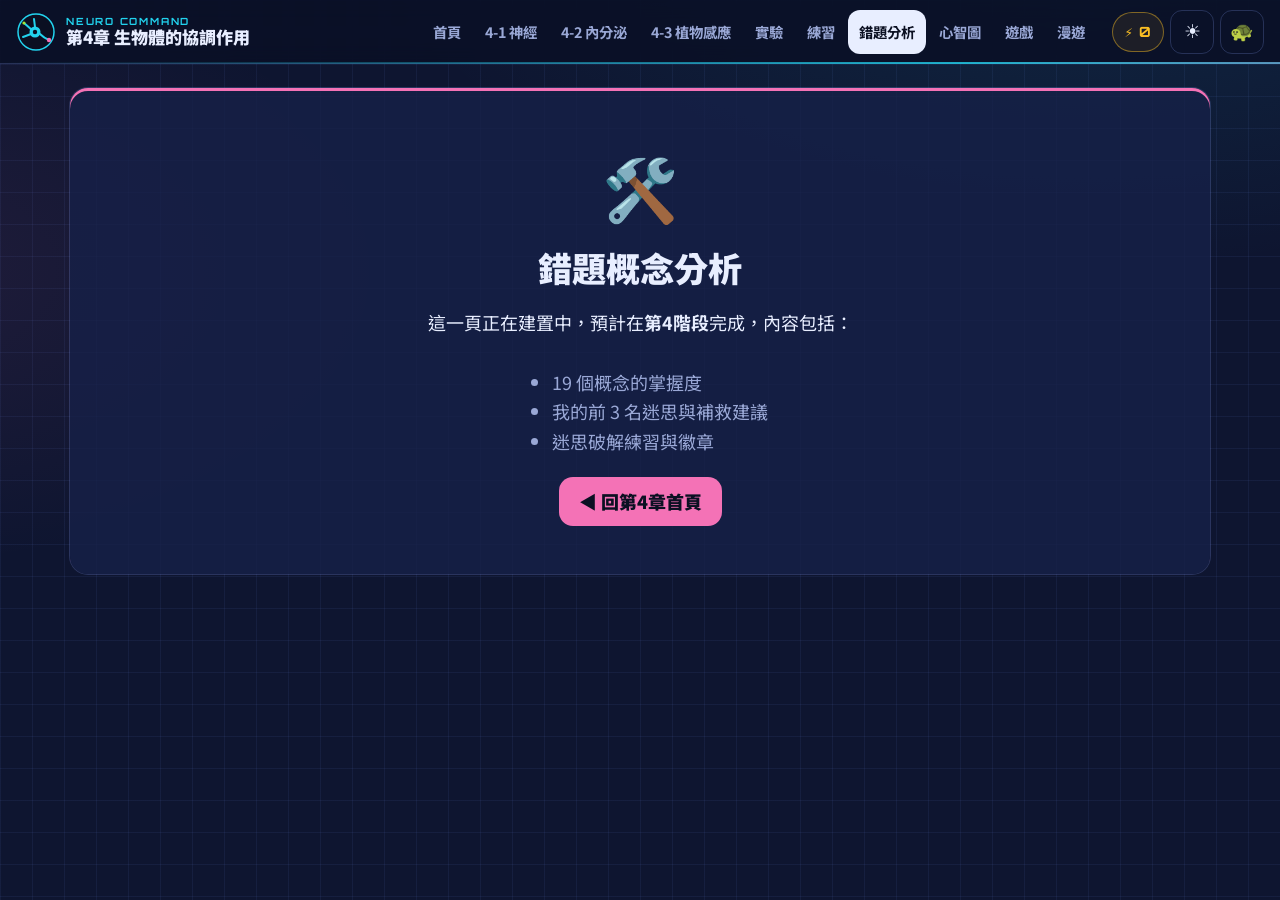
==== analysis.html @ 59077331 "第4章 第1階段：架構、神經指揮中心樣式、首頁（小劇場、神經網路地圖、單元卡） Co-Authored-By: Claude Opus 5.5 <noreply@anthropic.com> Clau" ====
<!DOCTYPE html>
<html lang="zh-Hant">
<head>
<meta charset="UTF-8">
<meta name="viewport" content="width=device-width, initial-scale=1">
<title>錯題概念分析｜第4章 生物體的協調作用</title>
<link rel="stylesheet" href="./css/style.css">
<script src="https://batyunching.github.io/bio/js/account.js" data-chapter="ch4" data-prefix="ch4."></script>
</head>
<body data-page="analysis" data-root="./">
<main class="wrap">
  <div class="panel u unit-42 coming">
    <div class="big">🛠️</div>
    <h1>錯題概念分析</h1>
    <p>這一頁正在建置中，預計在<b>第4階段</b>完成，內容包括：</p>
    <ul><li>19 個概念的掌握度</li><li>我的前 3 名迷思與補救建議</li><li>迷思破解練習與徽章</li></ul>
    <div><a class="btn" href="./index.html">◀ 回第4章首頁</a></div>
  </div>
</main>
<script src="./js/common.js"></script>
</body>
</html>
---- css/style.css ----
/* =========================================================
   第4章 生物體的協調作用 — 共用樣式
   主題：神經指揮中心 NEURO COMMAND
   平板預設深色；html.projector = 投影模式（淺色、字放大）
   ========================================================= */
@import url('https://fonts.googleapis.com/css2?family=Noto+Sans+TC:wght@400;500;700;900&family=Orbitron:wght@500;700;900&display=swap');

:root{
  /* 單元色 */
  --c-neuro:#22D3EE;  --c-neuro-d:#0891B2; --c-neuro-l:rgba(34,211,238,.14);
  --c-hormone:#F472B6; --c-hormone-d:#DB2777; --c-hormone-l:rgba(244,114,182,.14);
  --c-plant:#A3E635;  --c-plant-d:#65A30D; --c-plant-l:rgba(163,230,53,.14);
  --c-amber:#FBBF24;  --c-amber-d:#B45309;

  /* 版面（深色） */
  --c-bg:#0E1530;     --c-bg2:#111B3D;
  --c-panel:rgba(22,33,72,.78); --c-panel-solid:#162148;
  --c-text:#E8EEFF;   --c-muted:#9AA8D6; --c-line:rgba(140,165,255,.22);
  --c-grid:rgba(120,150,255,.07);
  --c-ok:#4ADE80;     --c-ng:#FB7185;
  --glow:0 0 0 1px var(--c-line), 0 8px 28px rgba(0,0,0,.35);
  --radius:18px;
  --fs:18px; --nav-h:64px;
  --font:'Noto Sans TC','PingFang TC','Microsoft JhengHei','Heiti TC',system-ui,sans-serif;
  --num:'Orbitron','Noto Sans TC',monospace;
}

/* ---------- 投影模式：淺色＋字放大 ---------- */
html.projector{
  --fs:23.4px;
  --c-neuro:#0891B2;  --c-neuro-d:#0E7490; --c-neuro-l:#E0F7FB;
  --c-hormone:#DB2777; --c-hormone-d:#9D174D; --c-hormone-l:#FCE7F3;
  --c-plant:#65A30D;  --c-plant-d:#3F6212; --c-plant-l:#ECFCCB;
  --c-amber:#D97706;  --c-amber-d:#92400E;
  --c-bg:#F3F5FA; --c-bg2:#E9EDF6;
  --c-panel:#FFFFFF; --c-panel-solid:#FFFFFF;
  --c-text:#1B2340; --c-muted:#56608A; --c-line:#D5DBEA;
  --c-grid:rgba(30,50,120,.05);
  --c-ok:#15803D; --c-ng:#BE123C;
  --glow:0 0 0 1px var(--c-line), 0 4px 16px rgba(20,30,80,.08);
}
html.projector .secondary{ display:none !important; }

*{ box-sizing:border-box; }
html{ font-size:var(--fs); -webkit-text-size-adjust:100%; }
body{
  margin:0; font-family:var(--font); color:var(--c-text); line-height:1.65; min-height:100vh;
  background:
    radial-gradient(1200px 600px at 85% -10%, rgba(34,211,238,.10), transparent 60%),
    radial-gradient(900px 500px at -10% 30%, rgba(244,114,182,.08), transparent 60%),
    linear-gradient(var(--c-grid) 1px, transparent 1px) 0 0/32px 32px,
    linear-gradient(90deg, var(--c-grid) 1px, transparent 1px) 0 0/32px 32px,
    var(--c-bg);
  background-attachment:fixed;
}
html.projector body{ background:var(--c-bg); }
h1,h2,h3{ line-height:1.35; margin:.2em 0 .5em; }
h1{ font-size:1.9rem; font-weight:900; } h2{ font-size:1.5rem; font-weight:900; } h3{ font-size:1.18rem; }
a{ color:inherit; }
img,svg{ max-width:100%; }
.num{ font-family:var(--num); letter-spacing:.03em; }
.wrap{ max-width:1180px; margin:0 auto; padding:24px 20px 80px; }
.visually-hidden{ position:absolute !important; width:1px; height:1px; overflow:hidden; clip:rect(0 0 0 0); }

/* ---------- 減少動態 ---------- */
html.reduce-motion *, html.reduce-motion *::before, html.reduce-motion *::after{
  animation-duration:.001s !important; animation-iteration-count:1 !important; transition-duration:.001s !important;
}
@media (prefers-reduced-motion:reduce){
  html:not(.allow-motion) *{ animation-duration:.001s !important; animation-iteration-count:1 !important; transition-duration:.001s !important; }
}

/* ---------- 頂部指揮列 ---------- */
.topnav{
  position:sticky; top:0; z-index:50; min-height:var(--nav-h);
  display:flex; align-items:center; gap:10px; padding:8px 16px;
  background:rgba(10,16,38,.86); backdrop-filter:blur(10px); -webkit-backdrop-filter:blur(10px);
  border-bottom:1px solid var(--c-line);
}
html.projector .topnav{ background:rgba(255,255,255,.94); }
.topnav::after{ /* 底部流動訊號線 */
  content:""; position:absolute; left:0; right:0; bottom:-1px; height:2px;
  background:linear-gradient(90deg, transparent, var(--c-neuro), var(--c-hormone), var(--c-plant), transparent);
  background-size:300% 100%; animation:flow 6s linear infinite; opacity:.8;
}
@keyframes flow{ to{ background-position:-300% 0; } }
.topnav .brand{ display:flex; align-items:center; gap:10px; font-weight:900; text-decoration:none; white-space:nowrap; }
.topnav .brand svg{ width:40px; height:40px; flex:0 0 auto; }
.topnav .brand small{ display:block; font-family:var(--num); font-size:.55rem; letter-spacing:.18em; color:var(--c-neuro); font-weight:700; line-height:1.1; }
.topnav .brand span{ font-size:.95rem; line-height:1.2; }
.topnav .links{ display:flex; gap:2px; margin-left:auto; align-items:center; flex-wrap:wrap; }
.topnav .links a{
  text-decoration:none; padding:8px 11px; border-radius:12px; font-weight:700; font-size:.8rem;
  min-height:44px; display:flex; align-items:center; color:var(--c-muted); white-space:nowrap;
}
.topnav .links a:hover{ color:var(--c-text); background:rgba(140,165,255,.10); }
.topnav .links a.active{ color:#0B1022; background:var(--c-text); }
.topnav .links a[data-unit="4-1"].active{ background:var(--c-neuro); }
.topnav .links a[data-unit="4-2"].active{ background:var(--c-hormone); }
.topnav .links a[data-unit="4-3"].active{ background:var(--c-plant); }
html.projector .topnav .links a.active{ color:#fff; }
.topnav .tools{ display:flex; gap:6px; margin-left:6px; align-items:center; }
.energy{
  display:flex; align-items:center; gap:6px; padding:6px 12px; border-radius:999px; min-height:40px;
  border:1px solid rgba(251,191,36,.45); color:var(--c-amber); font-family:var(--num); font-weight:700; font-size:.78rem; white-space:nowrap;
  background:rgba(251,191,36,.08);
}
.energy.bump{ animation:bump .5s ease; }
@keyframes bump{ 40%{ transform:scale(1.18); box-shadow:0 0 18px rgba(251,191,36,.6); } }
.icon-btn{
  min-width:44px; min-height:44px; border-radius:12px; border:1px solid var(--c-line); background:transparent;
  color:var(--c-text); font-size:1.05rem; cursor:pointer; display:flex; align-items:center; justify-content:center;
}
.icon-btn:hover{ background:rgba(140,165,255,.12); }
.icon-btn[aria-pressed="true"]{ background:var(--c-text); color:var(--c-bg); }
.hamburger{ display:none; }
@media (max-width:1100px){
  .hamburger{ display:flex; margin-left:auto; }
  .topnav{ flex-wrap:wrap; }
  .topnav .links{ display:none; order:10; width:100%; flex-direction:column; align-items:stretch; padding:8px 0; }
  .topnav.open .links{ display:flex; }
  .topnav .links a{ font-size:1rem; }
  .topnav .tools{ margin-left:0; }
}

/* ---------- 共用元件 ---------- */
.panel{
  background:var(--c-panel); border-radius:var(--radius); padding:22px; box-shadow:var(--glow);
  position:relative;
}
.panel.u{ box-shadow:0 0 0 1px var(--c-line), 0 0 0 0 transparent, inset 0 3px 0 var(--u); }
.unit-41{ --u:var(--c-neuro);   --u-d:var(--c-neuro-d);   --u-l:var(--c-neuro-l); }
.unit-42{ --u:var(--c-hormone); --u-d:var(--c-hormone-d); --u-l:var(--c-hormone-l); }
.unit-43{ --u:var(--c-plant);   --u-d:var(--c-plant-d);   --u-l:var(--c-plant-l); }

.btn{
  display:inline-flex; align-items:center; justify-content:center; gap:8px; min-height:48px; padding:10px 20px;
  border-radius:14px; border:0; font:inherit; font-weight:900; cursor:pointer; text-decoration:none;
  background:var(--u, var(--c-neuro)); color:#0B1022; transition:transform .15s, box-shadow .2s;
}
html.projector .btn{ color:#fff; }
html.projector .btn.ghost{ color:var(--c-text); }
.btn:hover{ transform:translateY(-2px); box-shadow:0 0 22px color-mix(in srgb, var(--u, var(--c-neuro)) 55%, transparent); }
.btn:active{ transform:translateY(0); }
.btn.ghost{ background:transparent; color:var(--c-text); border:1px solid var(--c-line); }
.btn.ghost:hover{ border-color:var(--u, var(--c-neuro)); box-shadow:none; }
.btn:disabled{ opacity:.4; cursor:not-allowed; transform:none; box-shadow:none; }

.tag{
  display:inline-flex; align-items:center; gap:4px; padding:2px 12px; border-radius:999px; font-size:.75rem; font-weight:700;
  color:var(--u, var(--c-neuro)); background:var(--u-l, var(--c-neuro-l)); border:1px solid color-mix(in srgb, var(--u, var(--c-neuro)) 40%, transparent);
}
html.projector .tag{ color:var(--u-d, var(--c-neuro-d)); }

.progress{ height:12px; background:rgba(140,165,255,.14); border-radius:999px; overflow:hidden; }
.progress > span{
  display:block; height:100%; width:0; border-radius:999px; transition:width .9s ease;
  background:var(--u, var(--c-neuro)); box-shadow:0 0 12px var(--u, var(--c-neuro));
}
html.projector .progress > span{ box-shadow:none; }

.sec-title{ display:flex; align-items:center; gap:12px; margin:44px 0 16px; flex-wrap:wrap; }
.sec-title h2{ margin:0; }
.sec-title .code{ font-family:var(--num); font-size:.7rem; letter-spacing:.2em; color:var(--c-muted); }
section:first-of-type .sec-title{ margin-top:6px; }

.footer{ text-align:center; color:var(--c-muted); font-size:.78rem; padding:28px 20px 40px; }
.footer a{ color:var(--c-muted); }

.toast{
  position:fixed; left:50%; bottom:76px; transform:translateX(-50%) translateY(140px); z-index:9500;
  background:var(--c-panel-solid); color:var(--c-text); padding:12px 22px; border-radius:14px; font-weight:700;
  box-shadow:var(--glow); border:1px solid var(--c-line); transition:transform .35s ease; max-width:90vw;
}
.toast.show{ transform:translateX(-50%) translateY(0); }

/* 建置中頁面 */
.coming{ text-align:center; padding:48px 20px; }
.coming .big{ font-size:3.4rem; }
.coming ul{ text-align:left; display:inline-block; margin:12px auto 20px; color:var(--c-muted); }

/* 發光脈衝（共用） */
@keyframes pulse-dot{ 0%{ opacity:0; } 10%{ opacity:1; } 90%{ opacity:1; } 100%{ opacity:0; } }
@keyframes breathe{ 50%{ opacity:.55; } }
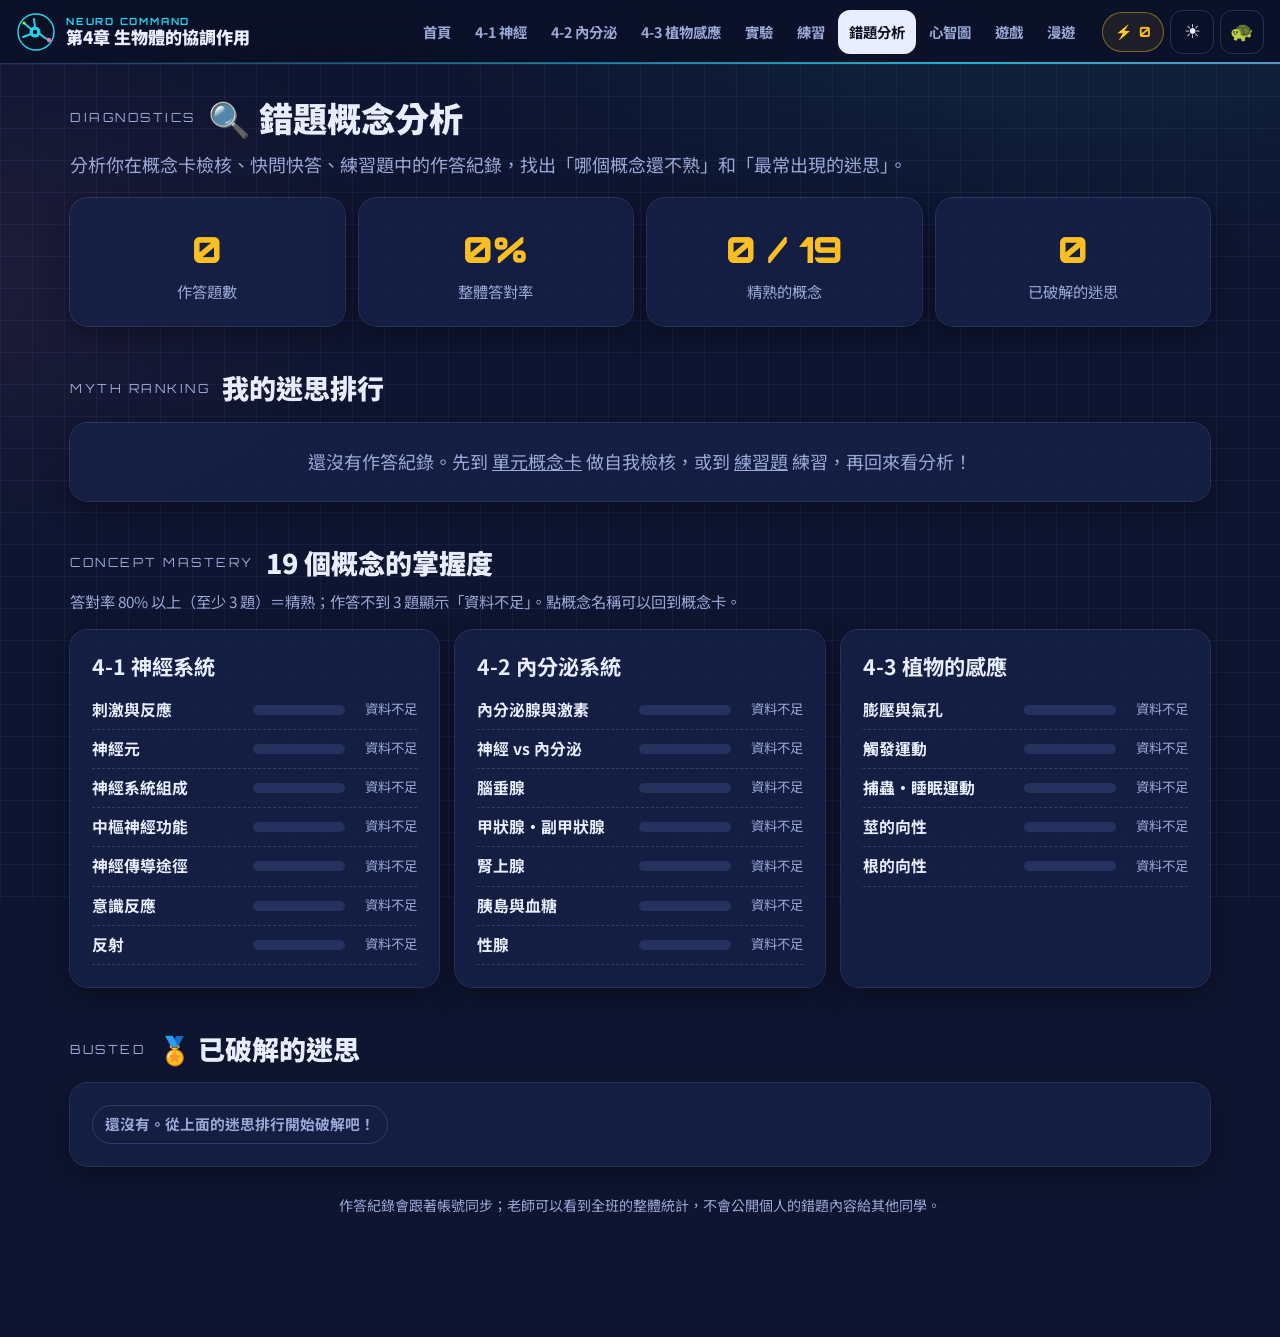
==== commit 970572a7: "第4階段：實驗模擬室（感覺疲勞、後像、虛擬接尺＋排行榜、綠豆探索）、科學漫遊、練習題（143 題、迷思標註）、錯題概念分析 Co-Authored-By: Claude Opus 5.5 <norep" ====
--- a/analysis.html
+++ b/analysis.html
@@ -4,19 +4,126 @@
 <meta charset="UTF-8">
 <meta name="viewport" content="width=device-width, initial-scale=1">
 <title>錯題概念分析｜第4章 生物體的協調作用</title>
-<link rel="stylesheet" href="./css/style.css">
+<link rel="stylesheet" href="css/style.css">
 <script src="https://batyunching.github.io/bio/js/account.js" data-chapter="ch4" data-prefix="ch4."></script>
+<style>
+.stats{ display:grid; grid-template-columns:repeat(auto-fit,minmax(180px,1fr)); gap:14px; }
+.stat{ text-align:center; }
+.stat .v{ font-family:var(--num); font-size:2rem; font-weight:900; color:var(--c-amber); }
+.stat .k{ color:var(--c-muted); font-size:.85rem; }
+.cgrid{ display:grid; grid-template-columns:repeat(3,1fr); gap:16px; }
+@media (max-width:900px){ .cgrid{ grid-template-columns:1fr; } }
+.crow{ display:grid; grid-template-columns:1fr 92px 64px; gap:8px; align-items:center; padding:6px 0; border-bottom:1px dashed var(--c-line); font-size:.88rem; }
+.crow a{ text-decoration:none; font-weight:700; }
+.crow .progress{ height:10px; }
+.crow .pv{ font-family:var(--num); font-size:.74rem; text-align:right; color:var(--c-muted); }
+.lv-good .progress > span{ background:var(--c-ok); box-shadow:none; }
+.lv-mid .progress > span{ background:var(--c-amber); box-shadow:none; }
+.lv-bad .progress > span{ background:var(--c-ng); box-shadow:none; }
+.myths{ display:grid; grid-template-columns:repeat(auto-fit,minmax(300px,1fr)); gap:16px; }
+.mcard{ border-top:4px solid var(--c-amber); display:flex; flex-direction:column; gap:8px; }
+.mcard .rank{ font-family:var(--num); color:var(--c-amber); font-weight:900; font-size:.75rem; letter-spacing:.15em; }
+.mcard .wrongidea{ font-size:1.05rem; font-weight:900; }
+.mcard .wrongidea::before{ content:"✗ "; color:var(--c-ng); }
+.mcard .right::before{ content:"✓ "; color:var(--c-ok); font-weight:900; }
+.mcard .acts{ display:flex; gap:8px; flex-wrap:wrap; margin-top:auto; }
+.busted{ display:flex; gap:8px; flex-wrap:wrap; }
+.busted span{ padding:6px 12px; border-radius:999px; border:1px solid var(--c-ok); color:var(--c-ok); font-size:.82rem; font-weight:700; }
+.empty{ text-align:center; color:var(--c-muted); padding:24px; }
+</style>
 </head>
 <body data-page="analysis" data-root="./">
 <main class="wrap">
-  <div class="panel u unit-42 coming">
-    <div class="big">🛠️</div>
-    <h1>錯題概念分析</h1>
-    <p>這一頁正在建置中，預計在<b>第4階段</b>完成，內容包括：</p>
-    <ul><li>19 個概念的掌握度</li><li>我的前 3 名迷思與補救建議</li><li>迷思破解練習與徽章</li></ul>
-    <div><a class="btn" href="./index.html">◀ 回第4章首頁</a></div>
-  </div>
+  <div class="sec-title" style="margin-top:6px"><span class="code">DIAGNOSTICS</span><h1 style="margin:0">🔍 錯題概念分析</h1></div>
+  <p style="color:var(--c-muted);margin-top:-6px">分析你在概念卡檢核、快問快答、練習題中的作答紀錄，找出「哪個概念還不熟」和「最常出現的迷思」。</p>
+
+  <div class="stats" id="stats"></div>
+
+  <div class="sec-title"><span class="code">MYTH RANKING</span><h2>我的迷思排行</h2></div>
+  <div id="mythArea"></div>
+
+  <div class="sec-title"><span class="code">CONCEPT MASTERY</span><h2>19 個概念的掌握度</h2></div>
+  <p style="color:var(--c-muted);font-size:.85rem;margin-top:-8px">答對率 80% 以上（至少 3 題）＝精熟；作答不到 3 題顯示「資料不足」。點概念名稱可以回到概念卡。</p>
+  <div class="cgrid" id="cgrid"></div>
+
+  <div class="sec-title"><span class="code">BUSTED</span><h2>🏅 已破解的迷思</h2></div>
+  <div class="panel"><div class="busted" id="busted"></div></div>
+
+  <div class="footer">作答紀錄會跟著帳號同步；老師可以看到全班的整體統計，不會公開個人的錯題內容給其他同學。</div>
 </main>
-<script src="./js/common.js"></script>
+<script src="js/common.js"></script>
+<script src="data/selfcheck.js"></script>
+<script src="data/myths.js"></script>
+<script src="data/questions.js"></script>
+<script src="js/unit.js"></script>
+<script>
+(function(){
+  'use strict';
+  var $ = function(id){ return document.getElementById(id); };
+  var BANK = CH4.bank();
+  var names = {}; CH4.CONCEPTS.forEach(function(c){ names[c.id] = c.t; });
+
+  function render(){
+    var ans = CH4.store.get('answers', []), mastery = CH4.store.get('mastery', {}), busted = CH4.store.get('busted', []);
+    var n = 0, ok = 0; Object.keys(mastery).forEach(function(k){ n += mastery[k].n; ok += mastery[k].ok; });
+    var masteredCnt = CH4.CONCEPTS.filter(function(c){ return CH4.progress.mastered(c.id); }).length;
+    $('stats').innerHTML =
+      '<div class="panel stat"><div class="v">' + n + '</div><div class="k">作答題數</div></div>' +
+      '<div class="panel stat"><div class="v">' + (n ? Math.round(ok / n * 100) : 0) + '%</div><div class="k">整體答對率</div></div>' +
+      '<div class="panel stat"><div class="v">' + masteredCnt + ' / 19</div><div class="k">精熟的概念</div></div>' +
+      '<div class="panel stat"><div class="v">' + busted.length + '</div><div class="k">已破解的迷思</div></div>';
+
+    // 迷思統計
+    var cnt = {};
+    ans.forEach(function(a){ if(a.m && MYTHS[a.m]) cnt[a.m] = (cnt[a.m] || 0) + 1; });
+    var top = Object.keys(cnt).filter(function(k){ return busted.indexOf(k) < 0; }).sort(function(a, b){ return cnt[b] - cnt[a]; }).slice(0, 3);
+    if(!n){
+      $('mythArea').innerHTML = '<div class="panel empty">還沒有作答紀錄。先到 <a href="unit4-1.html">單元概念卡</a> 做自我檢核，或到 <a href="quiz.html">練習題</a> 練習，再回來看分析！</div>';
+    } else if(!top.length){
+      $('mythArea').innerHTML = '<div class="panel empty">目前沒有偵測到迷思 🎉 ' + (busted.length ? '你已經破解了 ' + busted.length + ' 個迷思！' : '繼續保持！') + '<br>多做一些 ★★、★★★ 的題目，分析會更準確。</div>';
+    } else {
+      $('mythArea').innerHTML = '<div class="myths">' + top.map(function(k, i){
+        var M = MYTHS[k], u = M.c.slice(0, 3);
+        return '<div class="panel mcard ' + CH4.unitClass(u) + '"><div class="rank">TOP ' + (i + 1) + '　·　出現 ' + cnt[k] + ' 次</div>' +
+          '<div class="wrongidea">你可能以為：' + M.t + '</div><div class="right">正確觀念：' + M.r + '</div>' +
+          '<div><span class="tag">' + u + ' ' + names[M.c] + '</span></div>' +
+          '<div class="acts"><a class="btn ghost" href="' + CH4.UNIT_PAGES[u] + '#' + M.c + '">📘 看概念卡</a><button class="btn" data-bust="' + k + '">🧩 迷思破解（3 題）</button></div></div>';
+      }).join('') + '</div>';
+      $('mythArea').querySelectorAll('[data-bust]').forEach(function(b){ b.addEventListener('click', function(){ bust(b.getAttribute('data-bust')); }); });
+    }
+
+    // 概念掌握度
+    $('cgrid').innerHTML = ['4-1','4-2','4-3'].map(function(u){
+      return '<div class="panel ' + CH4.unitClass(u) + '"><h3 style="margin-top:0">' + u + ' ' + CH4.UNIT_NAMES[u] + '</h3>' +
+        CH4.CONCEPT_CARDS[u].map(function(id){
+          var m = mastery[id] || { n:0, ok:0 }, p = m.n ? Math.round(m.ok / m.n * 100) : 0;
+          var cls = m.n < 3 ? '' : (p >= 80 ? 'lv-good' : (p >= 50 ? 'lv-mid' : 'lv-bad'));
+          return '<div class="crow ' + cls + '"><a href="' + CH4.UNIT_PAGES[u] + '#' + id + '">' + names[id] + '</a><div class="progress"><span style="width:' + (m.n ? p : 0) + '%' + (m.n < 3 ? ';opacity:.35' : '') + '"></span></div><span class="pv">' + (m.n < 3 ? '資料不足' : p + '%') + '</span></div>';
+        }).join('') + '</div>';
+    }).join('');
+
+    $('busted').innerHTML = busted.length ? busted.map(function(k){ return '<span title="' + MYTHS[k].r + '">✓ ' + MYTHS[k].t + '</span>'; }).join('') : '<span style="border-color:var(--c-line);color:var(--c-muted)">還沒有。從上面的迷思排行開始破解吧！</span>';
+  }
+
+  function bust(code){
+    var M = MYTHS[code];
+    var pool = BANK.filter(function(q){ return Object.keys(q.m).some(function(k){ return q.m[k] === code; }); });
+    if(pool.length < 3) pool = pool.concat(CH4.shuffle(BANK.filter(function(q){ return q.c === M.c && pool.indexOf(q) < 0; })).slice(0, 3 - pool.length));
+    UNIT.openCheck(M.c, '迷思破解：' + M.t, function(){
+      var b = CH4.store.get('busted', []);
+      if(b.indexOf(code) < 0){ b.push(code); CH4.store.set('busted', b); CH4.energy.add(10, '破解迷思！'); }
+      setTimeout(render, 50);
+    }, function(){ location.href = CH4.UNIT_PAGES[M.c.slice(0, 3)] + '#' + M.c; }, {
+      pool: pool, unit: M.c.slice(0, 3), src: 'myth',
+      passText: '🏅 迷思破解！這個迷思會移到「已破解的迷思」。',
+      failText: '還沒破解。看看正確觀念：' + M.r + '。回到概念卡複習後再試一次！',
+      reviewText: '📘 回概念卡複習'
+    });
+  }
+
+  render();
+  if(window.BIO_ACCOUNT && BIO_ACCOUNT.ready) BIO_ACCOUNT.ready.then(function(){ setTimeout(render, 300); }, function(){});
+})();
+</script>
 </body>
 </html>
--- a/css/style.css
+++ b/css/style.css
@@ -182,3 +182,194 @@
 /* 發光脈衝（共用） */
 @keyframes pulse-dot{ 0%{ opacity:0; } 10%{ opacity:1; } 90%{ opacity:1; } 100%{ opacity:0; } }
 @keyframes breathe{ 50%{ opacity:.55; } }
+
+/* =========================================================
+   單元頁共用
+   ========================================================= */
+.unit-hero{
+  display:flex; align-items:center; gap:22px; flex-wrap:wrap; padding:26px; border-radius:24px; margin-bottom:18px;
+  background:linear-gradient(120deg, color-mix(in srgb, var(--u) 22%, var(--c-panel-solid)), var(--c-panel-solid) 70%);
+  box-shadow:0 0 0 1px color-mix(in srgb, var(--u) 45%, transparent), 0 0 40px color-mix(in srgb, var(--u) 15%, transparent);
+}
+.unit-hero .ic{ width:96px; height:96px; border-radius:24px; background:var(--u-l); color:var(--u); display:flex; align-items:center; justify-content:center; flex:0 0 auto; }
+.unit-hero .txt{ flex:1; min-width:240px; }
+.unit-hero .dept{ font-family:var(--num); font-size:.66rem; letter-spacing:.22em; color:var(--u); font-weight:700; }
+.unit-hero h1{ margin:2px 0 4px; }
+.unit-hero p{ margin:0; color:var(--c-muted); }
+.unit-hero .mini{ min-width:220px; background:rgba(140,165,255,.08); border:1px solid var(--c-line); border-radius:16px; padding:12px 16px; font-size:.85rem; }
+.unit-hero .mini b{ font-family:var(--num); }
+.unit-hero .mini .progress{ margin-top:8px; }
+html.projector .unit-hero .dept{ color:var(--u-d); }
+
+.toc{ display:flex; gap:8px; flex-wrap:wrap; margin:0 0 6px; }
+.toc a{
+  text-decoration:none; padding:6px 14px; border-radius:999px; border:1px solid var(--c-line); font-weight:700; font-size:.8rem;
+  min-height:42px; display:inline-flex; align-items:center; color:var(--c-muted); background:var(--c-panel);
+}
+.toc a:hover{ color:var(--c-text); border-color:var(--u); }
+.toc a.anim::before{ content:"🎬 "; }
+
+.block-title{ display:flex; align-items:center; gap:12px; margin:44px 0 14px; scroll-margin-top:calc(var(--nav-h) + 16px); flex-wrap:wrap; }
+.block-title .num{
+  width:42px; height:42px; border-radius:12px; display:flex; align-items:center; justify-content:center; font-weight:900; flex:0 0 auto;
+  color:var(--u); border:1px solid var(--u); background:var(--u-l); font-family:var(--num);
+}
+.block-title h2{ margin:0; font-size:1.3rem; }
+.block-title .kind{ font-size:.72rem; font-weight:700; padding:2px 10px; border-radius:999px; border:1px solid var(--c-line); color:var(--c-muted); }
+.block-title .kind.anim{ color:var(--c-amber); border-color:rgba(251,191,36,.5); }
+.block-tools{ display:flex; justify-content:flex-end; margin:-6px 0 10px; }
+
+/* ---------- 概念卡 ---------- */
+.cards{ display:grid; grid-template-columns:repeat(auto-fit,minmax(330px,1fr)); gap:18px; }
+.concept{ perspective:1400px; cursor:pointer; display:flex; scroll-margin-top:calc(var(--nav-h) + 20px); }
+.concept .inner{ flex:1; display:grid; transition:transform .6s cubic-bezier(.3,.7,.3,1); transform-style:preserve-3d; }
+.concept.flipped .inner{ transform:rotateY(180deg); }
+.concept .face{
+  grid-area:1/1; backface-visibility:hidden; -webkit-backface-visibility:hidden; border-radius:var(--radius);
+  background:var(--c-panel-solid); box-shadow:var(--glow); padding:20px; display:flex; flex-direction:column; border:1px solid transparent;
+}
+.concept .front{ align-items:center; justify-content:center; text-align:center; gap:10px; min-height:280px;
+  background:radial-gradient(circle at 50% 35%, var(--u-l), var(--c-panel-solid) 70%); }
+.concept .front .ic{ width:120px; height:120px; color:var(--u); }
+.concept .front h3{ font-size:1.45rem; color:var(--c-text); margin:0; }
+.concept .front .sub{ color:var(--u); font-weight:700; font-size:.85rem; }
+html.projector .concept .front .sub{ color:var(--u-d); }
+.concept .front .hint{ color:var(--c-muted); font-size:.75rem; }
+.concept .back{ transform:rotateY(180deg); border-color:color-mix(in srgb, var(--u) 50%, transparent); }
+.concept .back h3{ color:var(--u); margin:0 0 6px; font-size:1.12rem; }
+html.projector .concept .back h3{ color:var(--u-d); }
+.concept .back ul{ margin:0 0 10px; padding-left:1.15em; }
+.concept .back li{ margin:4px 0; }
+.concept .back .kw{ color:var(--u); font-weight:900; }
+html.projector .concept .back .kw{ color:var(--u-d); }
+.concept .back table{ width:100%; border-collapse:collapse; font-size:.85rem; margin:4px 0 10px; }
+.concept .back th, .concept .back td{ border:1px solid var(--c-line); padding:5px 8px; text-align:left; vertical-align:top; }
+.concept .back th{ background:var(--u-l); white-space:nowrap; }
+.concept .back .ft{ margin-top:auto; display:flex; justify-content:space-between; align-items:center; gap:8px; padding-top:8px; }
+.concept .back .page{ font-size:.75rem; color:var(--c-muted); }
+.concept.done .front::after{
+  content:"✓ 已懂"; position:absolute; top:12px; right:12px; font-size:.72rem; font-weight:900; color:#0B1022; background:var(--u);
+  border-radius:999px; padding:2px 10px; box-shadow:0 0 12px var(--u);
+}
+.concept .front{ position:relative; }
+.got{
+  min-height:44px; padding:6px 16px; border-radius:12px; border:1px solid var(--u); background:transparent; color:var(--u);
+  font:inherit; font-weight:900; cursor:pointer;
+}
+.got[aria-pressed="true"]{ background:var(--u); color:#0B1022; box-shadow:0 0 14px var(--u); }
+html.projector .got{ color:var(--u-d); }
+html.projector .got[aria-pressed="true"]{ color:#fff; box-shadow:none; }
+
+/* 迷思小警報 */
+.myth{
+  margin:6px 0 4px; border-radius:12px; padding:8px 12px; font-size:.84rem;
+  background:rgba(251,191,36,.08); border:1px dashed rgba(251,191,36,.55);
+}
+.myth b.t{ color:var(--c-amber); font-family:var(--num); font-size:.68rem; letter-spacing:.12em; display:block; }
+html.projector .myth b.t{ color:var(--c-amber-d); }
+.myth .x{ text-decoration:line-through; text-decoration-color:var(--c-ng); color:var(--c-muted); }
+.myth .o{ font-weight:700; }
+
+/* ---------- 互動動畫面板 ---------- */
+.lab{ padding:18px; }
+.lab .bar{ display:flex; gap:8px; flex-wrap:wrap; align-items:center; margin-bottom:12px; }
+.lab .grid2{ display:grid; grid-template-columns:1.25fr 1fr; gap:18px; align-items:start; }
+@media (max-width:860px){ .lab .grid2{ grid-template-columns:1fr; } }
+.lab svg.fig{ width:100%; height:auto; display:block; background:rgba(10,16,38,.35); border-radius:14px; border:1px solid var(--c-line); }
+html.projector .lab svg.fig{ background:#F8FAFF; }
+.info{ background:rgba(140,165,255,.07); border:1px solid var(--c-line); border-radius:14px; padding:14px 16px; min-height:120px; }
+.info h3{ margin:0 0 4px; color:var(--u); }
+html.projector .info h3{ color:var(--u-d); }
+.info p{ margin:4px 0; }
+.seg{ display:inline-flex; border:1px solid var(--c-line); border-radius:12px; overflow:hidden; flex-wrap:wrap; }
+.seg button{ min-height:44px; padding:6px 14px; border:0; background:transparent; color:var(--c-muted); font:inherit; font-weight:700; font-size:.85rem; cursor:pointer; }
+.seg button[aria-pressed="true"]{ background:var(--u); color:#0B1022; }
+html.projector .seg button[aria-pressed="true"]{ color:#fff; }
+.chip-btn{
+  min-height:44px; padding:6px 14px; border-radius:12px; border:1px solid var(--c-line); background:var(--c-panel); color:var(--c-text);
+  font:inherit; font-weight:700; font-size:.85rem; cursor:pointer;
+}
+.chip-btn:hover{ border-color:var(--u); }
+.chip-btn.ok{ border-color:var(--c-ok); background:color-mix(in srgb, var(--c-ok) 18%, transparent); }
+.chip-btn.ng{ border-color:var(--c-ng); background:color-mix(in srgb, var(--c-ng) 18%, transparent); }
+.feedback{ font-weight:700; min-height:1.6em; margin-top:8px; }
+.feedback.ok{ color:var(--c-ok); } .feedback.ng{ color:var(--c-ng); }
+.hot{ cursor:pointer; }
+.hot:hover, .hot:focus{ filter:brightness(1.25) drop-shadow(0 0 6px var(--u)); outline:none; }
+.hot.sel{ filter:drop-shadow(0 0 8px var(--u)) brightness(1.2); }
+.score{ font-family:var(--num); font-weight:700; color:var(--c-amber); }
+
+/* 排序清單 */
+.sortlist{ list-style:none; margin:0; padding:0; display:flex; flex-direction:column; gap:8px; }
+.sortlist li{
+  display:flex; align-items:center; gap:10px; padding:8px 10px 8px 14px; border-radius:12px; border:1px solid var(--c-line);
+  background:var(--c-panel); font-weight:700; touch-action:none; cursor:grab; user-select:none;
+}
+.sortlist li.dragging{ border-color:var(--u); box-shadow:0 0 16px color-mix(in srgb, var(--u) 50%, transparent); cursor:grabbing; }
+.sortlist li .n{ font-family:var(--num); color:var(--c-muted); width:1.6em; }
+.sortlist li .mv{ margin-left:auto; display:flex; gap:4px; }
+.sortlist li .mv button{ min-width:40px; min-height:40px; border-radius:10px; border:1px solid var(--c-line); background:transparent; color:var(--c-text); cursor:pointer; }
+.sortlist li.picked{ border-color:var(--c-amber); background:rgba(251,191,36,.14); box-shadow:0 0 0 2px var(--c-amber); }
+.sortlist li .mv{ order:2; }
+.sortlist li.picked::after{ content:"已選取：點要放的位置"; order:1; margin-left:auto; font-size:.7rem; color:var(--c-amber); font-weight:700; }
+.sortlist li.picked .mv{ margin-left:8px; }
+.sortlist li.ok{ border-color:var(--c-ok); } .sortlist li.ng{ border-color:var(--c-ng); }
+
+/* 分類小測驗 */
+.sorter{ display:flex; flex-direction:column; gap:10px; }
+.sorter .row{ display:flex; align-items:center; gap:10px; flex-wrap:wrap; padding:10px 12px; border-radius:12px; border:1px solid var(--c-line); background:var(--c-panel); }
+.sorter .row .q{ flex:1; min-width:200px; font-weight:700; }
+.sorter .row .opts{ display:flex; gap:6px; flex-wrap:wrap; }
+.sorter .row .why{ width:100%; font-size:.82rem; color:var(--c-muted); display:none; }
+.sorter .row.answered .why{ display:block; }
+
+/* 快問快答 */
+.qq .q{ font-weight:900; margin:0 0 10px; }
+.qq .opts{ display:grid; grid-template-columns:repeat(auto-fit,minmax(200px,1fr)); gap:8px; }
+.qq .exp{ margin-top:10px; font-size:.88rem; color:var(--c-muted); }
+.qq .nav{ display:flex; justify-content:space-between; align-items:center; margin-top:12px; gap:8px; flex-wrap:wrap; }
+
+.next-unit{ display:flex; gap:12px; flex-wrap:wrap; justify-content:space-between; margin-top:40px; }
+
+.concept:focus{ outline:none; }
+.concept:focus-visible .face{ box-shadow:0 0 0 3px var(--u); }
+
+/* ---------- 概念卡自我檢核 ---------- */
+.check-overlay{ position:fixed; inset:0; z-index:9000; background:rgba(5,8,22,.72); backdrop-filter:blur(4px); display:flex; align-items:center; justify-content:center; padding:16px; }
+.check-overlay[hidden]{ display:none; }
+html.projector .check-overlay{ background:rgba(30,40,80,.45); }
+.check-box{
+  position:relative; width:min(640px,100%); max-height:92vh; overflow:auto; background:var(--c-panel-solid); border-radius:22px; padding:24px 24px 20px;
+  box-shadow:0 0 0 1px var(--u, var(--c-neuro)), 0 0 40px color-mix(in srgb, var(--u, var(--c-neuro)) 30%, transparent); animation:pop .3s ease;
+}
+.check-x{ position:absolute; top:12px; right:12px; }
+.check-kicker{ font-family:var(--num); font-size:.66rem; letter-spacing:.18em; color:var(--u, var(--c-neuro)); font-weight:700; padding-right:50px; }
+html.projector .check-kicker{ color:var(--u-d, var(--c-neuro-d)); }
+.check-dots{ display:flex; gap:8px; margin:10px 0 6px; }
+.check-dots span{ width:34px; height:8px; border-radius:999px; background:rgba(140,165,255,.2); }
+.check-dots span.cur{ background:var(--u, var(--c-neuro)); opacity:.5; }
+.check-dots span.ok{ background:var(--c-ok); } .check-dots span.ng{ background:var(--c-ng); }
+.check-q{ font-size:1.12rem; margin:8px 0 14px; }
+.check-opts{ display:flex; flex-direction:column; gap:8px; }
+.check-opts .chip-btn{ text-align:left; min-height:52px; font-size:.95rem; }
+.check-exp{ color:var(--c-muted); font-size:.9rem; }
+.check-nav{ display:flex; gap:10px; justify-content:flex-end; flex-wrap:wrap; margin-top:14px; }
+.check-result.ok{ color:var(--c-ok); } .check-result.ng{ color:var(--c-amber); }
+@keyframes pop{ from{ opacity:0; transform:translateY(12px) scale(.97);} to{ opacity:1; transform:none; } }
+
+/* ---------- 動畫 SVG 共用文字與元件 ---------- */
+.fig text{ font-family:var(--font); font-weight:700; fill:var(--c-text); }
+.fig .lbl{ font-size:14px; }
+.fig .sml{ font-size:12px; fill:var(--c-muted); font-weight:500; }
+.fig .pulse{ fill:#FDE68A; filter:drop-shadow(0 0 6px #FBBF24); }
+.case{ font-weight:700; padding:12px 14px; border-radius:12px; background:var(--u-l); border:1px dashed var(--u); }
+.gauges{ display:flex; flex-direction:column; gap:10px; }
+.gauge{ display:grid; grid-template-columns:7.5em 1fr 3.2em; align-items:center; gap:10px; font-size:.86rem; font-weight:700; }
+.gauge .progress{ height:16px; }
+.gauge .progress > span{ transition:width 1.2s ease; }
+.gauge .v{ font-family:var(--num); font-size:.75rem; color:var(--c-muted); text-align:right; }
+.hchips{ display:flex; gap:8px; flex-wrap:wrap; }
+.hchip{ padding:6px 12px; border-radius:999px; border:1px solid var(--c-line); font-size:.8rem; font-weight:700; color:var(--c-muted); transition:all .3s; }
+.hchip.on{ color:#0B1022; background:var(--hc); border-color:var(--hc); box-shadow:0 0 14px var(--hc); }
+html.projector .hchip.on{ color:#fff; box-shadow:none; }
+input[type=range]{ width:100%; accent-color:var(--u, var(--c-neuro)); min-height:40px; }
